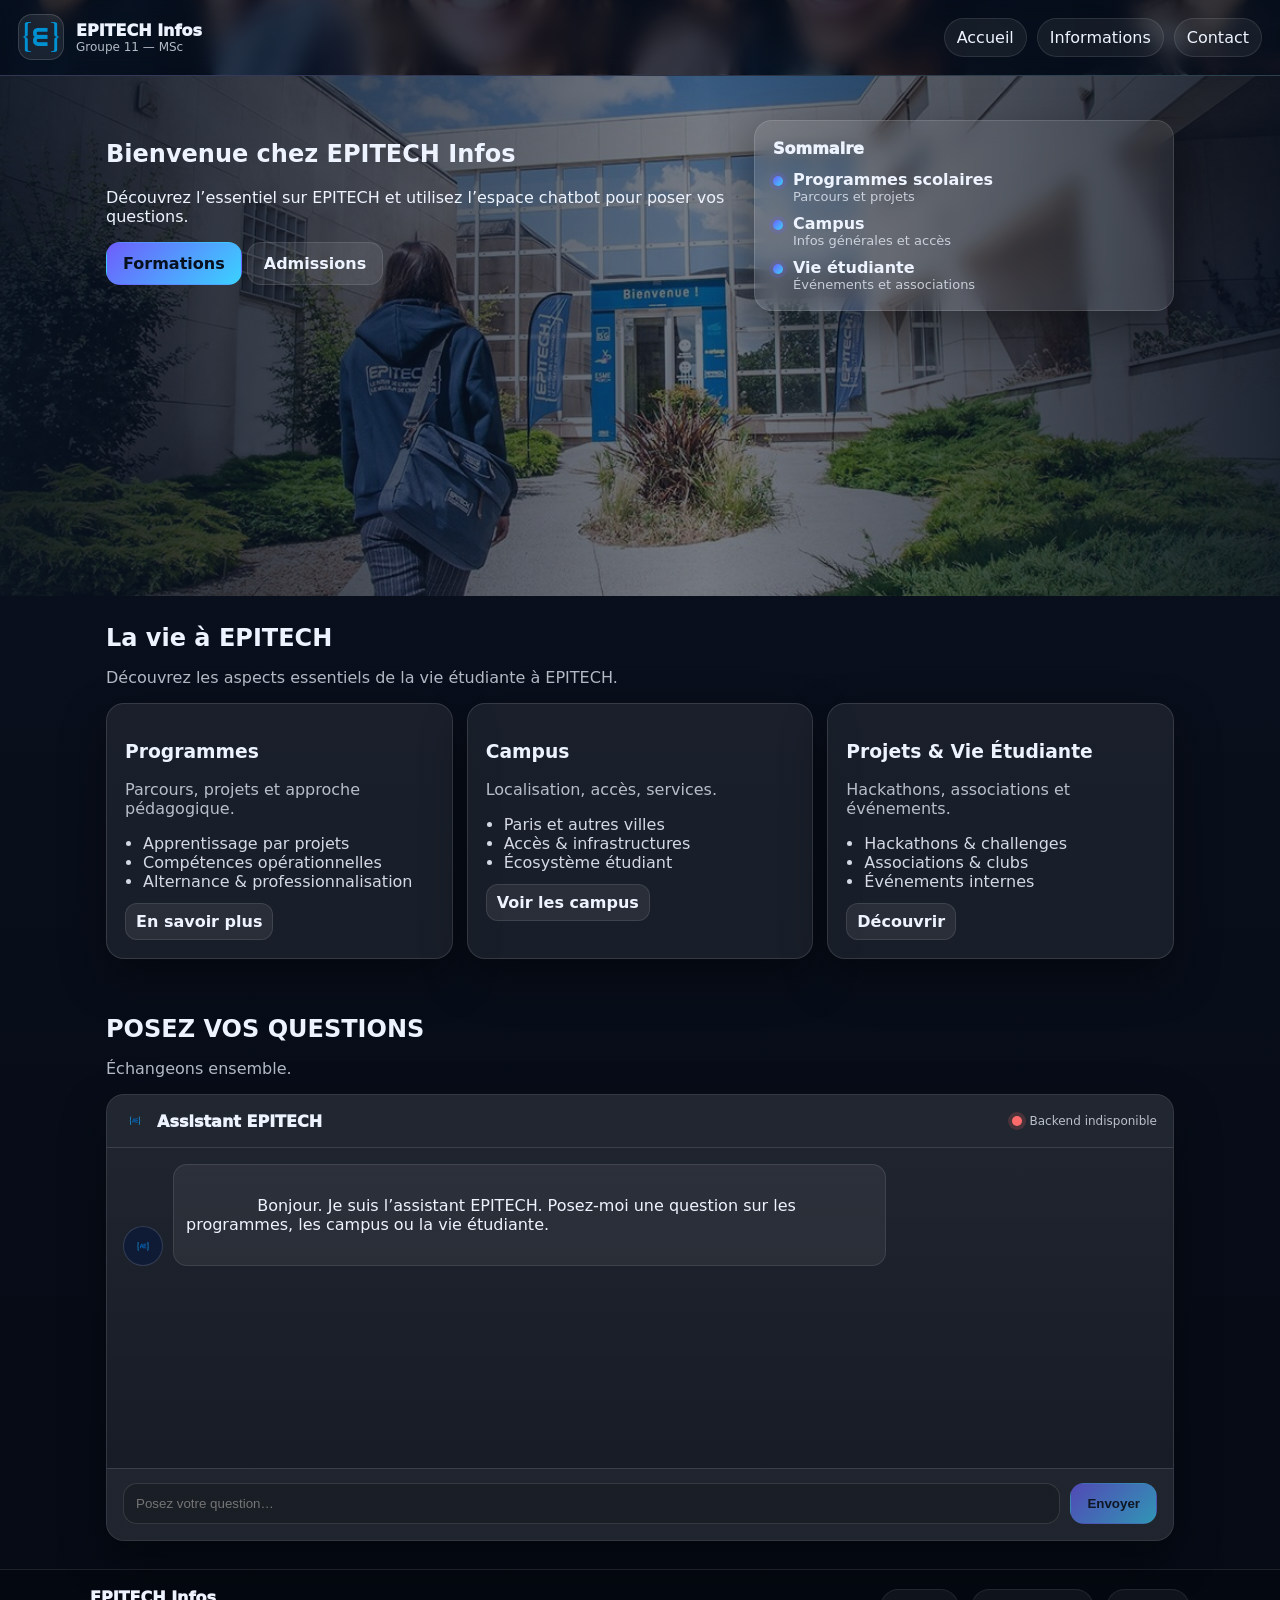
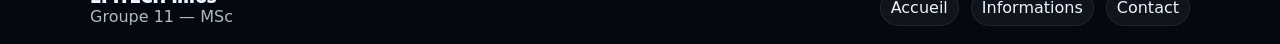
==== frontend/index.html @ cdb78b06 "init" ====
<!doctype html>
<html lang="fr">
<head>
  <meta charset="utf-8" />
  <meta name="viewport" content="width=device-width, initial-scale=1" />
  <title>EPITECH Infos</title>
  <meta name="description" content="Vitrine EPITECH Infos avec un espace dédié à l'intégration d'un chatbot IA." />
  <link rel="stylesheet" href="styles.css" />
</head>
<body>

  <!-- HEADER avec images défilantes -->
  <header class="header" aria-label="En-tête">
    <div class="header-bg" aria-hidden="true">
      <div class="header-bg-slide active" style="background-image:url('images/image1.avif');"></div>
      <div class="header-bg-slide" style="background-image:url('images/image2.avif');"></div>
      <div class="header-bg-slide" style="background-image:url('images/image3.webp');"></div>
    </div>
    <div class="header-overlay" aria-hidden="true"></div>

    <div class="header-inner">
      <div class="brand">
        <div class="logo">
          <img src="images/logo-epitech.png" alt="Logo EPITECH" />
        </div>

        <div class="brand-text">
          <div class="brand-title">EPITECH Infos</div>
          <div class="brand-subtitle">Groupe 11 — MSc</div>
        </div>
      </div>

      <nav class="nav" aria-label="Navigation principale">
        <a href="#sections">Accueil</a>
        <a href="#chat">Informations</a>
        <a href="#footer">Contact</a>
      </nav>
    </div>
  </header>

  <main>

    <!-- HERO avec images défilantes -->
    <section class="hero" aria-label="Bannière principale">
      <div class="hero-bg" aria-hidden="true">
        <div class="hero-bg-slide active" style="background-image:url('images/image4.jpg');"></div>
        <div class="hero-bg-slide" style="background-image:url('images/image1.avif');"></div>
        <div class="hero-bg-slide" style="background-image:url('images/image2.avif');"></div>
      </div>
      <div class="hero-overlay" aria-hidden="true"></div>

      <div class="hero-inner">
        <div class="hero-content">
          <h1>Bienvenue chez EPITECH Infos</h1>
          <p class="hero-text">
            Découvrez l’essentiel sur EPITECH et utilisez l’espace chatbot pour poser vos questions.
          </p>

          <div class="hero-actions">
            <a class="btn btn-primary" href="#chat">Formations</a>
            <a class="btn btn-ghost" href="#sections">Admissions</a>
          </div>
        </div>

        <aside class="hero-panel" aria-label="Aperçu rapide">
          <div class="panel-card">
            <div class="panel-title">Sommaire</div>

            <div class="panel-list">
              <div class="panel-item">
                <span class="dot" aria-hidden="true"></span>
                <div>
                  <div class="panel-item-title">Programmes scolaires</div>
                  <div class="panel-item-sub">Parcours et projets</div>
                </div>
              </div>

              <div class="panel-item">
                <span class="dot" aria-hidden="true"></span>
                <div>
                  <div class="panel-item-title">Campus</div>
                  <div class="panel-item-sub">Infos générales et accès</div>
                </div>
              </div>

              <div class="panel-item">
                <span class="dot" aria-hidden="true"></span>
                <div>
                  <div class="panel-item-title">Vie étudiante</div>
                  <div class="panel-item-sub">Événements et associations</div>
                </div>
              </div>
            </div>

          </div>
        </aside>
      </div>
    </section>

    <!-- SECTIONS programmes-->
    <section id="sections" class="container" aria-label="Accueil — sections vitrine">
      <header class="section-head">
        <h2>La vie à EPITECH</h2>
        <p class="muted">Découvrez les aspects essentiels de la vie étudiante à EPITECH.</p>
      </header>

      <div class="grid">
        <article class="card">
          <h3>Programmes</h3>
          <p class="muted">Parcours, projets et approche pédagogique.</p>
          <ul class="list">
            <li>Apprentissage par projets</li>
            <li>Compétences opérationnelles</li>
            <li>Alternance & professionnalisation</li>
          </ul>
          <a class="card-link" href="#">En savoir plus</a>
        </article>

        <article class="card">
          <h3>Campus</h3>
          <p class="muted">Localisation, accès, services.</p>
          <ul class="list">
            <li>Paris et autres villes</li>
            <li>Accès & infrastructures</li>
            <li>Écosystème étudiant</li>
          </ul>
          <a class="card-link" href="#">Voir les campus</a>
        </article>

        <article class="card">
          <h3>Projets & Vie Étudiante</h3>
          <p class="muted">Hackathons, associations et événements.</p>
          <ul class="list">
            <li>Hackathons & challenges</li>
            <li>Associations & clubs</li>
            <li>Événements internes</li>
          </ul>
          <a class="card-link" href="#">Découvrir</a>
        </article>
      </div>
    </section>

    <!-- CHATBOT -->
    <section id="chat" class="container" aria-label="Informations — chatbot">
      <header class="section-head">
        <h2>POSEZ VOS QUESTIONS</h2>
        <p class="muted">Échangeons ensemble.</p>
      </header>

      <div class="chat-shell card">
        <div class="chat-header">
          <div class="chat-title">
            <img src="images/logo-AE.png" alt="AE" class="chat-logo" />
            Assistant EPITECH
          </div>
          <div class="chat-meta">
            <span class="chat-dot offline" aria-hidden="true"></span>
            <span class="chat-status" id="chat-status">Hors ligne</span>
          </div>
        </div>

        <div class="chat-window" aria-label="Conversation" aria-live="polite">
          <div class="msg msg-bot">
            <div class="avatar">
              <img src="images/logo-AE.png" alt="Assistant EPITECH" />
            </div>
            <div class="bubble">
              Bonjour. Je suis l’assistant EPITECH. Posez-moi une question sur les programmes, les campus ou la vie étudiante.
            </div>
          </div>
        </div>

        <form class="chat-form" aria-label="Saisie">
          <input id="chat-input" type="text" placeholder="Posez votre question…" autocomplete="off" required />
          <button id="chat-submit" class="btn btn-primary" type="submit" disabled>Envoyer</button>
        </form>
      </div>
    </section>

  </main>

  <!-- pieds de page -->
  <footer id="footer" class="footer">
    <div class="footer-content">
      <div>
        <div class="footer-title">EPITECH Infos</div>
        <div class="muted">Groupe 11 — MSc</div>
      </div>
      <div class="footer-links">
        <a href="#sections">Accueil</a>
        <a href="#chat">Informations</a>
        <a href="#footer">Contact</a>
      </div>
    </div>
  </footer>

  <script src="app.js"></script>
</body>
</html>
---- frontend/styles.css ----
:root{
  --bg:#0b1220;
  --card: rgba(255,255,255,.07);
  --text:#eef4ff;
  --muted: rgba(238,244,255,.75);
  --border: rgba(255,255,255,.12);
  --primary:#6d5efc;
  --primary2:#3bd2ff;
  --accent:#27c08a;
  --shadow: 0 18px 45px rgba(0,0,0,.40);
  --radius:18px;
}

*{ box-sizing:border-box; }
html{ scroll-behavior:smooth; }

body{
  margin:0;
  font-family: system-ui, -apple-system, Segoe UI, Roboto, Arial, sans-serif;
  color: var(--text);
  background:
    radial-gradient(1100px 520px at 18% 10%, rgba(109,94,252,.22) 0%, transparent 60%),
    radial-gradient(900px 520px at 90% 0%, rgba(59,210,255,.16) 0%, transparent 55%),
    linear-gradient(180deg, var(--bg) 0%, #050a14 100%);
}

a{ color:inherit; text-decoration:none; }
.container{ max-width:1100px; margin:0 auto; padding: 28px 16px; }
.section-head h2{ margin:0 0 6px 0; }
.muted{ color: var(--muted); }

/* Boutons */
.btn{
  display:inline-flex;
  align-items:center;
  justify-content:center;
  padding: 11px 16px;
  border-radius: 14px;
  border: 1px solid transparent;
  font-weight: 850;
  transition: transform .15s ease, filter .15s ease;
}
.btn:hover{ transform: translateY(-1px); filter: brightness(1.05); }
.btn:disabled{ opacity:.65; cursor:not-allowed; transform:none; }

.btn-primary{
  color:#07101f;
  background: linear-gradient(135deg, var(--primary), var(--primary2));
}
.btn-ghost{
  background: rgba(255,255,255,.08);
  border-color: rgba(255,255,255,.10);
}

/* =========================
   HEADER + slider
========================= */
.header{
  position: sticky;
  top:0;
  z-index: 50;
  overflow:hidden;
  border-bottom: 1px solid var(--border);
  min-height: 76px;
}

.header-inner{
  position: relative;
  z-index: 2;
  display:flex;
  align-items:center;
  justify-content: space-between;
  padding: 14px 18px;
  backdrop-filter: blur(10px);
}

.header-bg{ position:absolute; inset:0; z-index:0; }

.header-bg-slide{
  position:absolute;
  inset:0;
  background-size: cover;
  background-position:center;
  background-repeat: no-repeat;
  opacity:0;
  transition: opacity 900ms ease;
}

.header-bg-slide.active{ opacity:1; }

.header-overlay{
  position:absolute;
  inset:0;
  z-index:1;
  background: rgba(7,16,31,.78);
}

.brand{ display:flex; align-items:center; gap:12px; }

.logo{
  width:46px;
  height:46px;
  border-radius:14px;
  display:flex;
  align-items:center;
  justify-content:center;
  overflow:hidden;
  background: rgba(255,255,255,.08);
  border: 1px solid rgba(255,255,255,.14);
}

.logo img{
  width: 86%;
  height: 86%;
  object-fit: contain;
  display:block;
}

.brand-title{ font-weight: 950; }
.brand-subtitle{ font-size:12px; color: var(--muted); }

.nav{ display:flex; gap:10px; flex-wrap:wrap; }
.nav a{
  padding: 9px 12px;
  border-radius: 999px;
  background: rgba(255,255,255,.06);
  border: 1px solid rgba(255,255,255,.10);
}
.nav a:hover{ background: rgba(255,255,255,.10); }

/* =========================
   HERO + slider
========================= */
.hero{ position: relative; min-height: 520px; overflow:hidden; }

.hero-bg{ position:absolute; inset:0; z-index:0; }

.hero-bg-slide{
  position:absolute; inset:0;
  background-size: cover;
  background-position:center;
  background-repeat: no-repeat;
  opacity:0;
  transform: scale(1.06);
  transition: opacity 1000ms ease, transform 4500ms ease;
}

.hero-bg-slide.active{
  opacity:1;
  transform: scale(1.02);
}

.hero-overlay{
  position:absolute; inset:0; z-index:1;
  background: linear-gradient(90deg, rgba(7,16,31,.92) 0%, rgba(7,16,31,.55) 55%, rgba(7,16,31,.90) 100%);
}

.hero-inner{
  position: relative; z-index:2;
  max-width:1100px;
  margin: 0 auto;
  padding: 44px 16px;
  display:grid;
  grid-template-columns: 1.2fr .8fr;
  gap: 18px;
}

/* Panel */
.panel-card{
  width:100%;
  max-width: 430px;
  padding: 18px;
  border-radius: var(--radius);
  background: rgba(255,255,255,.08);
  border: 1px solid rgba(255,255,255,.12);
  box-shadow: var(--shadow);
  backdrop-filter: blur(10px);
}
.panel-title{ font-weight: 950; margin-bottom: 12px; }
.panel-list{ display:flex; flex-direction:column; gap: 10px; }
.panel-item{ display:flex; gap: 10px; align-items:flex-start; }
.dot{
  width:10px; height:10px; border-radius:999px; margin-top:6px;
  background: linear-gradient(135deg, var(--primary), var(--primary2));
  box-shadow: 0 0 0 4px rgba(109,94,252,.18);
}
.panel-item-title{ font-weight: 850; }
.panel-item-sub{ color: var(--muted); font-size:13px; }

/* Cards */
.grid{
  display:grid;
  grid-template-columns: repeat(3, minmax(0, 1fr));
  gap: 14px;
  margin-top: 14px;
}
.card{
  border-radius: var(--radius);
  background: var(--card);
  border: 1px solid rgba(255,255,255,.12);
  box-shadow: var(--shadow);
  padding: 18px;
}
.list{ margin:0; padding-left: 18px; color: rgba(238,244,255,.88); }
.card-link{
  display:inline-block;
  margin-top: 12px;
  font-weight: 850;
  padding: 8px 10px;
  border-radius: 12px;
  background: rgba(255,255,255,.07);
  border: 1px solid rgba(255,255,255,.10);
}
.card-link:hover{ background: rgba(255,255,255,.10); }

/* Chat */
.chat-shell{ padding:0; overflow:hidden; }
.chat-header{
  display:flex;
  align-items:center;
  justify-content: space-between;
  padding: 14px 16px;
  border-bottom: 1px solid rgba(255,255,255,.12);
  background: rgba(255,255,255,.04);
}
.chat-title{ display:flex; align-items:center; gap: 10px; font-weight: 950; }

.chat-logo{
  width:24px;
  height:24px;
  object-fit:contain;
  display:block;
}

.chat-meta{
  display:flex;
  align-items:center;
  gap:8px;
  font-size: 12px;
  color: var(--muted);
}

.chat-dot{
  width:10px; height:10px; border-radius:999px;
  background: var(--accent);
  box-shadow: 0 0 0 4px rgba(39,192,138,.18);
}
.chat-dot.offline{
  background: #ff6b6b;
  box-shadow: 0 0 0 4px rgba(255,107,107,.18);
}
.chat-status{ font-size: 12px; color: var(--muted); }

.chat-window{
  min-height: 320px;
  padding: 16px;
  display:flex;
  flex-direction: column;
  gap: 12px;
  background: linear-gradient(180deg, rgba(255,255,255,.03) 0%, transparent 100%);
}
.msg{ display:flex; gap:10px; align-items:flex-end; }
.msg-user{ justify-content:flex-end; }
.avatar{
  width:40px;
  height:40px;
  border-radius:50%;
  background:#0f1a35;
  border:1px solid rgba(255,255,255,0.15);
  display:flex;
  align-items:center;
  justify-content:center;
  overflow:hidden;
}
.avatar img{
  width:70%;
  height:70%;
  object-fit:contain;
  display:block;
}
.avatar.user{
  background:#1a2445;
}

.bubble{
  max-width: 70ch;
  padding: 12px 12px;
  border-radius: 14px;
  border: 1px solid rgba(255,255,255,.10);
  background: rgba(255,255,255,.06);
  white-space: pre-wrap;
}
.msg-user .bubble{
  background: rgba(59,210,255,.12);
  border-color: rgba(59,210,255,.22);
}
.chat-form{
  display:flex;
  gap:10px;
  padding: 14px 16px 16px 16px;
  border-top: 1px solid rgba(255,255,255,.12);
  background: rgba(255,255,255,.04);
}
.chat-form input{
  flex:1;
  padding: 12px;
  border-radius: 14px;
  border: 1px solid rgba(255,255,255,.12);
  background: rgba(0,0,0,.18);
  color: var(--text);
}

/* Footer */
.footer{
  border-top: 1px solid rgba(255,255,255,.10);
  padding: 18px 16px;
  background: rgba(0,0,0,.22);
}
.footer-content{
  max-width:1100px;
  margin:0 auto;
  display:flex;
  justify-content: space-between;
  gap: 14px;
  align-items:center;
}
.footer-title{ font-weight: 950; }
.footer-links{ display:flex; gap:12px; flex-wrap:wrap; }
.footer-links a{
  padding: 8px 10px;
  border-radius: 999px;
  background: rgba(255,255,255,.05);
  border: 1px solid rgba(255,255,255,.08);
}

@media (max-width: 980px){
  .hero-inner{ grid-template-columns: 1fr; }
  .grid{ grid-template-columns: 1fr; }
  .panel-card{ max-width: none; }
}
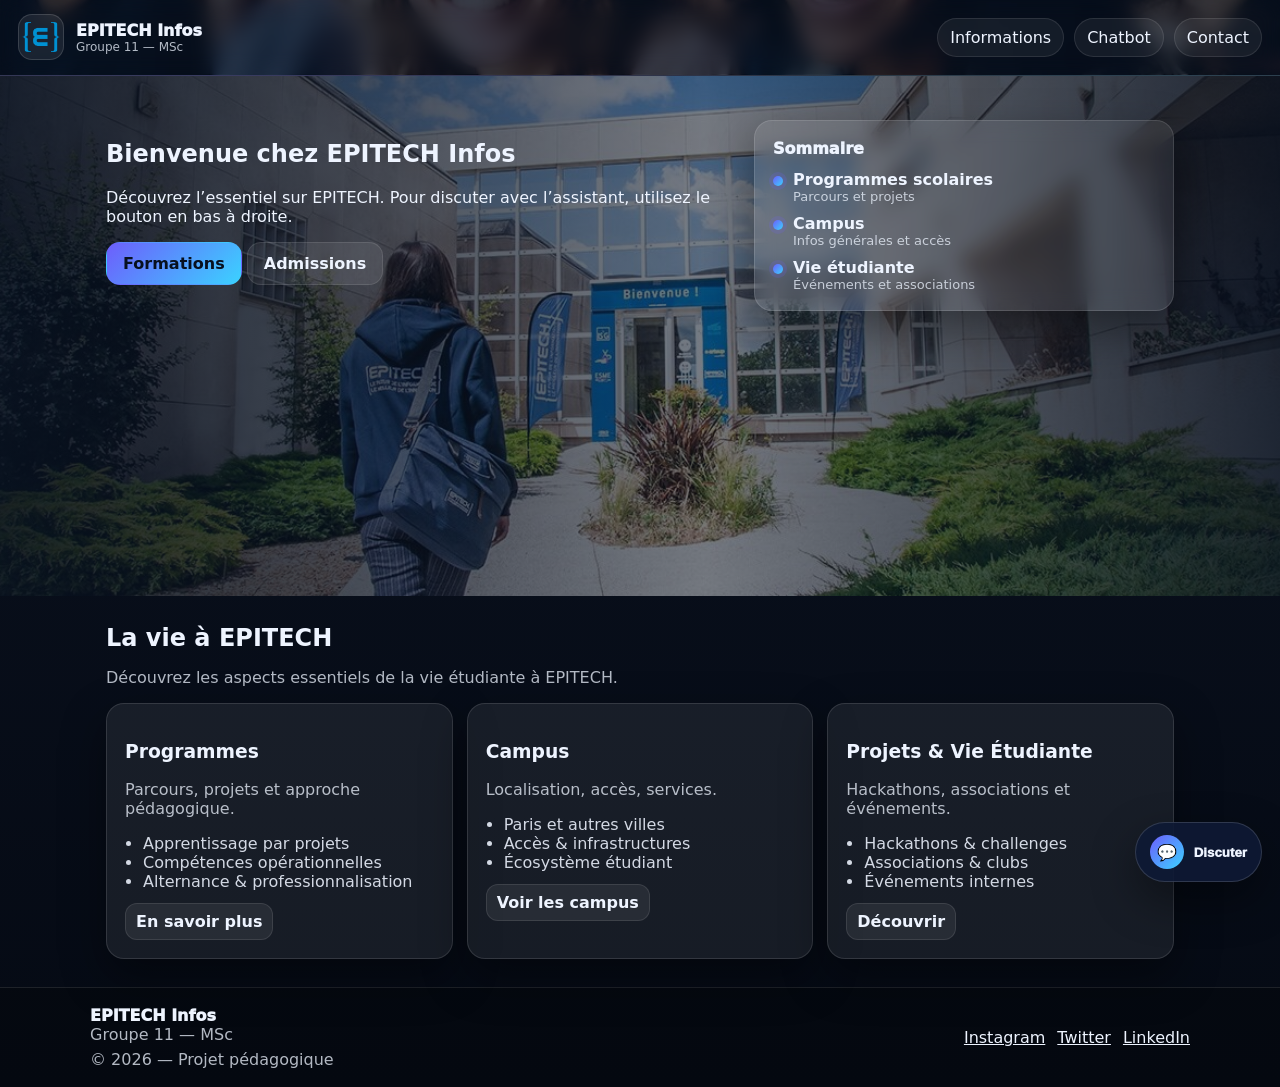
==== commit 1718e162: "integration w/ latest front" ====
--- a/frontend/index.html
+++ b/frontend/index.html
@@ -1,199 +1,196 @@
-<!doctype html>
-<html lang="fr">
-<head>
-  <meta charset="utf-8" />
-  <meta name="viewport" content="width=device-width, initial-scale=1" />
-  <title>EPITECH Infos</title>
-  <meta name="description" content="Vitrine EPITECH Infos avec un espace dédié à l'intégration d'un chatbot IA." />
-  <link rel="stylesheet" href="styles.css" />
-</head>
-<body>
-
-  <!-- HEADER avec images défilantes -->
-  <header class="header" aria-label="En-tête">
-    <div class="header-bg" aria-hidden="true">
-      <div class="header-bg-slide active" style="background-image:url('images/image1.avif');"></div>
-      <div class="header-bg-slide" style="background-image:url('images/image2.avif');"></div>
-      <div class="header-bg-slide" style="background-image:url('images/image3.webp');"></div>
-    </div>
-    <div class="header-overlay" aria-hidden="true"></div>
-
-    <div class="header-inner">
-      <div class="brand">
-        <div class="logo">
-          <img src="images/logo-epitech.png" alt="Logo EPITECH" />
-        </div>
-
-        <div class="brand-text">
-          <div class="brand-title">EPITECH Infos</div>
-          <div class="brand-subtitle">Groupe 11 — MSc</div>
-        </div>
-      </div>
-
-      <nav class="nav" aria-label="Navigation principale">
-        <a href="#sections">Accueil</a>
-        <a href="#chat">Informations</a>
-        <a href="#footer">Contact</a>
-      </nav>
-    </div>
-  </header>
-
-  <main>
-
-    <!-- HERO avec images défilantes -->
-    <section class="hero" aria-label="Bannière principale">
-      <div class="hero-bg" aria-hidden="true">
-        <div class="hero-bg-slide active" style="background-image:url('images/image4.jpg');"></div>
-        <div class="hero-bg-slide" style="background-image:url('images/image1.avif');"></div>
-        <div class="hero-bg-slide" style="background-image:url('images/image2.avif');"></div>
-      </div>
-      <div class="hero-overlay" aria-hidden="true"></div>
-
-      <div class="hero-inner">
-        <div class="hero-content">
-          <h1>Bienvenue chez EPITECH Infos</h1>
-          <p class="hero-text">
-            Découvrez l’essentiel sur EPITECH et utilisez l’espace chatbot pour poser vos questions.
-          </p>
-
-          <div class="hero-actions">
-            <a class="btn btn-primary" href="#chat">Formations</a>
-            <a class="btn btn-ghost" href="#sections">Admissions</a>
-          </div>
-        </div>
-
-        <aside class="hero-panel" aria-label="Aperçu rapide">
-          <div class="panel-card">
-            <div class="panel-title">Sommaire</div>
-
-            <div class="panel-list">
-              <div class="panel-item">
-                <span class="dot" aria-hidden="true"></span>
-                <div>
-                  <div class="panel-item-title">Programmes scolaires</div>
-                  <div class="panel-item-sub">Parcours et projets</div>
-                </div>
-              </div>
-
-              <div class="panel-item">
-                <span class="dot" aria-hidden="true"></span>
-                <div>
-                  <div class="panel-item-title">Campus</div>
-                  <div class="panel-item-sub">Infos générales et accès</div>
-                </div>
-              </div>
-
-              <div class="panel-item">
-                <span class="dot" aria-hidden="true"></span>
-                <div>
-                  <div class="panel-item-title">Vie étudiante</div>
-                  <div class="panel-item-sub">Événements et associations</div>
-                </div>
-              </div>
-            </div>
-
-          </div>
-        </aside>
-      </div>
-    </section>
-
-    <!-- SECTIONS programmes-->
-    <section id="sections" class="container" aria-label="Accueil — sections vitrine">
-      <header class="section-head">
-        <h2>La vie à EPITECH</h2>
-        <p class="muted">Découvrez les aspects essentiels de la vie étudiante à EPITECH.</p>
-      </header>
-
-      <div class="grid">
-        <article class="card">
-          <h3>Programmes</h3>
-          <p class="muted">Parcours, projets et approche pédagogique.</p>
-          <ul class="list">
-            <li>Apprentissage par projets</li>
-            <li>Compétences opérationnelles</li>
-            <li>Alternance & professionnalisation</li>
-          </ul>
-          <a class="card-link" href="#">En savoir plus</a>
-        </article>
-
-        <article class="card">
-          <h3>Campus</h3>
-          <p class="muted">Localisation, accès, services.</p>
-          <ul class="list">
-            <li>Paris et autres villes</li>
-            <li>Accès & infrastructures</li>
-            <li>Écosystème étudiant</li>
-          </ul>
-          <a class="card-link" href="#">Voir les campus</a>
-        </article>
-
-        <article class="card">
-          <h3>Projets & Vie Étudiante</h3>
-          <p class="muted">Hackathons, associations et événements.</p>
-          <ul class="list">
-            <li>Hackathons & challenges</li>
-            <li>Associations & clubs</li>
-            <li>Événements internes</li>
-          </ul>
-          <a class="card-link" href="#">Découvrir</a>
-        </article>
-      </div>
-    </section>
-
-    <!-- CHATBOT -->
-    <section id="chat" class="container" aria-label="Informations — chatbot">
-      <header class="section-head">
-        <h2>POSEZ VOS QUESTIONS</h2>
-        <p class="muted">Échangeons ensemble.</p>
-      </header>
-
-      <div class="chat-shell card">
-        <div class="chat-header">
-          <div class="chat-title">
-            <img src="images/logo-AE.png" alt="AE" class="chat-logo" />
-            Assistant EPITECH
-          </div>
-          <div class="chat-meta">
-            <span class="chat-dot offline" aria-hidden="true"></span>
-            <span class="chat-status" id="chat-status">Hors ligne</span>
+<!doctype html>
+<html lang="fr">
+<head>
+  <meta charset="utf-8" />
+  <meta name="viewport" content="width=device-width, initial-scale=1" />
+  <title>EPITECH Infos</title>
+  <meta name="description" content="Vitrine EPITECH Infos avec un espace dédié à l'intégration d'un chatbot IA." />
+  <link rel="stylesheet" href="styles.css" />
+</head>
+<body>
+
+  <!-- en-tête avec images défilantes -->
+  <header class="header" aria-label="En-tête">
+    <div class="header-bg" aria-hidden="true">
+      <div class="header-bg-slide active" style="background-image:url('images/image1.avif');"></div>
+      <div class="header-bg-slide" style="background-image:url('images/image2.avif');"></div>
+      <div class="header-bg-slide" style="background-image:url('images/image3.webp');"></div>
+    </div>
+    <div class="header-overlay" aria-hidden="true"></div>
+
+    <div class="header-inner">
+      <div class="brand">
+        <div class="logo">
+          <img src="images/logo-epitech.png" alt="Logo EPITECH" />
+        </div>
+
+        <div class="brand-text">
+          <div class="brand-title">EPITECH Infos</div>
+          <div class="brand-subtitle">Groupe 11 — MSc</div>
+        </div>
+      </div>
+
+      <nav class="nav" aria-label="Navigation principale">
+         <a href="#sections">Informations</a>
+         <a href="#chat">Chatbot</a>
+         <a href="#footer">Contact</a>
+      </nav>
+
+    </div>
+  </header>
+
+  <main>
+
+    <!-- Haut du site avec images défilantes -->
+    <section class="hero" aria-label="Bannière principale">
+      <div class="hero-bg" aria-hidden="true">
+        <div class="hero-bg-slide active" style="background-image:url('images/image4.jpg');"></div>
+        <div class="hero-bg-slide" style="background-image:url('images/image1.avif');"></div>
+        <div class="hero-bg-slide" style="background-image:url('images/image2.avif');"></div>
+      </div>
+      <div class="hero-overlay" aria-hidden="true"></div>
+
+      <div class="hero-inner">
+        <div class="hero-content">
+          <h1>Bienvenue chez EPITECH Infos</h1>
+          <p class="hero-text">
+            Découvrez l’essentiel sur EPITECH. Pour discuter avec l’assistant, utilisez le bouton en bas à droite.
+          </p>
+
+          <div class="hero-actions">
+            <!-- boutons de navigation -->
+            <a class="btn btn-primary" href="#sections">Formations</a>
+            <a class="btn btn-ghost" href="#sections">Admissions</a>
           </div>
         </div>
 
-        <div class="chat-window" aria-label="Conversation" aria-live="polite">
-          <div class="msg msg-bot">
-            <div class="avatar">
-              <img src="images/logo-AE.png" alt="Assistant EPITECH" />
+        <aside class="hero-panel" aria-label="Aperçu rapide">
+          <div class="panel-card">
+            <div class="panel-title">Sommaire</div>
+
+            <div class="panel-list">
+              <div class="panel-item">
+                <span class="dot" aria-hidden="true"></span>
+                <div>
+                  <div class="panel-item-title">Programmes scolaires</div>
+                  <div class="panel-item-sub">Parcours et projets</div>
+                </div>
+              </div>
+
+              <div class="panel-item">
+                <span class="dot" aria-hidden="true"></span>
+                <div>
+                  <div class="panel-item-title">Campus</div>
+                  <div class="panel-item-sub">Infos générales et accès</div>
+                </div>
+              </div>
+
+              <div class="panel-item">
+                <span class="dot" aria-hidden="true"></span>
+                <div>
+                  <div class="panel-item-title">Vie étudiante</div>
+                  <div class="panel-item-sub">Événements et associations</div>
+                </div>
+              </div>
             </div>
-            <div class="bubble">
-              Bonjour. Je suis l’assistant EPITECH. Posez-moi une question sur les programmes, les campus ou la vie étudiante.
-            </div>
+
           </div>
-        </div>
-
-        <form class="chat-form" aria-label="Saisie">
-          <input id="chat-input" type="text" placeholder="Posez votre question…" autocomplete="off" required />
-          <button id="chat-submit" class="btn btn-primary" type="submit" disabled>Envoyer</button>
-        </form>
+        </aside>
       </div>
     </section>
-
-  </main>
-
-  <!-- pieds de page -->
-  <footer id="footer" class="footer">
-    <div class="footer-content">
-      <div>
-        <div class="footer-title">EPITECH Infos</div>
-        <div class="muted">Groupe 11 — MSc</div>
-      </div>
-      <div class="footer-links">
-        <a href="#sections">Accueil</a>
-        <a href="#chat">Informations</a>
-        <a href="#footer">Contact</a>
-      </div>
-    </div>
-  </footer>
-
-  <script src="app.js"></script>
-</body>
-</html>
+
+    <!-- blocs de segmentation -->
+    <section id="sections" class="container" aria-label="Informations — sections vitrine">
+      <header class="section-head">
+        <h2>La vie à EPITECH</h2>
+        <p class="muted">Découvrez les aspects essentiels de la vie étudiante à EPITECH.</p>
+      </header>
+
+      <div class="grid">
+        <article class="card">
+          <h3>Programmes</h3>
+          <p class="muted">Parcours, projets et approche pédagogique.</p>
+          <ul class="list">
+            <li>Apprentissage par projets</li>
+            <li>Compétences opérationnelles</li>
+            <li>Alternance & professionnalisation</li>
+          </ul>
+          <a class="card-link" href="#">En savoir plus</a>
+        </article>
+
+        <article class="card">
+          <h3>Campus</h3>
+          <p class="muted">Localisation, accès, services.</p>
+          <ul class="list">
+            <li>Paris et autres villes</li>
+            <li>Accès & infrastructures</li>
+            <li>Écosystème étudiant</li>
+          </ul>
+          <a class="card-link" href="#">Voir les campus</a>
+        </article>
+
+        <article class="card">
+          <h3>Projets & Vie Étudiante</h3>
+          <p class="muted">Hackathons, associations et événements.</p>
+          <ul class="list">
+            <li>Hackathons & challenges</li>
+            <li>Associations & clubs</li>
+            <li>Événements internes</li>
+          </ul>
+          <a class="card-link" href="#">Découvrir</a>
+        </article>
+      </div>
+    </section>
+
+  </main>
+
+  <!-- pieds de page -->
+  <footer id="footer" class="footer">
+    <div class="footer-content">
+      <div>
+        <div class="footer-title">EPITECH Infos</div>
+        <div class="muted">Groupe 11 — MSc</div>
+        <div class="muted" style="margin-top:6px;">© 2026 — Projet pédagogique</div>
+      </div>
+
+      <div class="footer-links">
+        <a href="javascript:void(0)" target="_blank" rel="noopener noreferrer">Instagram</a>
+        <a href="javascript:void(0)" target="_blank" rel="noopener noreferrer">Twitter</a>
+        <a href="javascript:void(0)" target="_blank" rel="noopener noreferrer">LinkedIn</a>
+      </div>
+    </div>
+  </footer>
+
+  <!-- ===== Bouton flottant Chatbot + popup chatbot ===== -->
+  <button class="chat-fab" id="open-chat" type="button" aria-haspopup="dialog" aria-controls="chat-widget">
+    <span class="chat-fab-icon" aria-hidden="true">💬</span>
+    <span class="chat-fab-text">Discuter</span>
+  </button>
+
+  <div class="chat-widget" id="chat-widget" role="dialog" aria-modal="true" aria-hidden="true" aria-label="Assistant EPITECH">
+    <div class="chat-widget-head">
+      <div class="chat-widget-title">
+        <img src="images/logo-AE.png" alt="AE" class="chat-logo" />
+        Assistant EPITECH
+      </div>
+      <button class="chat-widget-close" id="close-chat" type="button" aria-label="Fermer">✕</button>
+    </div>
+
+    <div class="chat-widget-body" id="chat-widget-body" aria-label="Conversation">
+      <div class="msg msg-bot">
+        <div class="avatar">
+          <img src="images/logo-AE.png" alt="Assistant EPITECH" />
+        </div>
+        <div class="bubble">Bonjour. Je suis l’assistant EPITECH. Posez-moi une question.</div>
+      </div>
+    </div>
+
+    <form class="chat-widget-form" id="chat-widget-form">
+      <input id="chat-input" type="text" placeholder="Écrivez votre question..." autocomplete="off" />
+      <button class="btn btn-primary" type="submit">Envoyer</button>
+    </form>
+  </div>
+
+  <script src="app.js"></script>
+</body>
+</html>
--- a/frontend/styles.css
+++ b/frontend/styles.css
@@ -1,228 +1,358 @@
-:root{
-  --bg:#0b1220;
-  --card: rgba(255,255,255,.07);
-  --text:#eef4ff;
-  --muted: rgba(238,244,255,.75);
-  --border: rgba(255,255,255,.12);
-  --primary:#6d5efc;
-  --primary2:#3bd2ff;
-  --accent:#27c08a;
-  --shadow: 0 18px 45px rgba(0,0,0,.40);
-  --radius:18px;
-}
-
-*{ box-sizing:border-box; }
-html{ scroll-behavior:smooth; }
-
-body{
-  margin:0;
-  font-family: system-ui, -apple-system, Segoe UI, Roboto, Arial, sans-serif;
-  color: var(--text);
-  background:
-    radial-gradient(1100px 520px at 18% 10%, rgba(109,94,252,.22) 0%, transparent 60%),
-    radial-gradient(900px 520px at 90% 0%, rgba(59,210,255,.16) 0%, transparent 55%),
-    linear-gradient(180deg, var(--bg) 0%, #050a14 100%);
-}
-
-a{ color:inherit; text-decoration:none; }
-.container{ max-width:1100px; margin:0 auto; padding: 28px 16px; }
-.section-head h2{ margin:0 0 6px 0; }
-.muted{ color: var(--muted); }
-
-/* Boutons */
-.btn{
-  display:inline-flex;
-  align-items:center;
-  justify-content:center;
-  padding: 11px 16px;
-  border-radius: 14px;
-  border: 1px solid transparent;
-  font-weight: 850;
-  transition: transform .15s ease, filter .15s ease;
-}
-.btn:hover{ transform: translateY(-1px); filter: brightness(1.05); }
-.btn:disabled{ opacity:.65; cursor:not-allowed; transform:none; }
-
-.btn-primary{
-  color:#07101f;
-  background: linear-gradient(135deg, var(--primary), var(--primary2));
-}
-.btn-ghost{
-  background: rgba(255,255,255,.08);
-  border-color: rgba(255,255,255,.10);
-}
-
-/* =========================
-   HEADER + slider
-========================= */
-.header{
-  position: sticky;
-  top:0;
-  z-index: 50;
-  overflow:hidden;
-  border-bottom: 1px solid var(--border);
-  min-height: 76px;
-}
-
-.header-inner{
-  position: relative;
-  z-index: 2;
-  display:flex;
-  align-items:center;
-  justify-content: space-between;
-  padding: 14px 18px;
-  backdrop-filter: blur(10px);
-}
-
-.header-bg{ position:absolute; inset:0; z-index:0; }
-
-.header-bg-slide{
-  position:absolute;
-  inset:0;
-  background-size: cover;
-  background-position:center;
-  background-repeat: no-repeat;
-  opacity:0;
-  transition: opacity 900ms ease;
-}
-
-.header-bg-slide.active{ opacity:1; }
-
-.header-overlay{
-  position:absolute;
-  inset:0;
-  z-index:1;
-  background: rgba(7,16,31,.78);
-}
-
-.brand{ display:flex; align-items:center; gap:12px; }
-
-.logo{
-  width:46px;
-  height:46px;
-  border-radius:14px;
-  display:flex;
-  align-items:center;
-  justify-content:center;
-  overflow:hidden;
-  background: rgba(255,255,255,.08);
-  border: 1px solid rgba(255,255,255,.14);
-}
-
-.logo img{
-  width: 86%;
-  height: 86%;
-  object-fit: contain;
-  display:block;
-}
-
-.brand-title{ font-weight: 950; }
-.brand-subtitle{ font-size:12px; color: var(--muted); }
-
-.nav{ display:flex; gap:10px; flex-wrap:wrap; }
-.nav a{
-  padding: 9px 12px;
-  border-radius: 999px;
-  background: rgba(255,255,255,.06);
-  border: 1px solid rgba(255,255,255,.10);
-}
-.nav a:hover{ background: rgba(255,255,255,.10); }
-
-/* =========================
-   HERO + slider
-========================= */
-.hero{ position: relative; min-height: 520px; overflow:hidden; }
-
-.hero-bg{ position:absolute; inset:0; z-index:0; }
-
-.hero-bg-slide{
-  position:absolute; inset:0;
-  background-size: cover;
-  background-position:center;
-  background-repeat: no-repeat;
-  opacity:0;
-  transform: scale(1.06);
-  transition: opacity 1000ms ease, transform 4500ms ease;
-}
-
-.hero-bg-slide.active{
-  opacity:1;
-  transform: scale(1.02);
-}
-
-.hero-overlay{
-  position:absolute; inset:0; z-index:1;
-  background: linear-gradient(90deg, rgba(7,16,31,.92) 0%, rgba(7,16,31,.55) 55%, rgba(7,16,31,.90) 100%);
-}
-
-.hero-inner{
-  position: relative; z-index:2;
-  max-width:1100px;
-  margin: 0 auto;
-  padding: 44px 16px;
-  display:grid;
-  grid-template-columns: 1.2fr .8fr;
-  gap: 18px;
-}
-
-/* Panel */
-.panel-card{
-  width:100%;
-  max-width: 430px;
-  padding: 18px;
-  border-radius: var(--radius);
-  background: rgba(255,255,255,.08);
-  border: 1px solid rgba(255,255,255,.12);
-  box-shadow: var(--shadow);
-  backdrop-filter: blur(10px);
-}
-.panel-title{ font-weight: 950; margin-bottom: 12px; }
-.panel-list{ display:flex; flex-direction:column; gap: 10px; }
-.panel-item{ display:flex; gap: 10px; align-items:flex-start; }
-.dot{
-  width:10px; height:10px; border-radius:999px; margin-top:6px;
-  background: linear-gradient(135deg, var(--primary), var(--primary2));
-  box-shadow: 0 0 0 4px rgba(109,94,252,.18);
-}
-.panel-item-title{ font-weight: 850; }
-.panel-item-sub{ color: var(--muted); font-size:13px; }
-
-/* Cards */
-.grid{
-  display:grid;
-  grid-template-columns: repeat(3, minmax(0, 1fr));
-  gap: 14px;
-  margin-top: 14px;
-}
-.card{
-  border-radius: var(--radius);
-  background: var(--card);
-  border: 1px solid rgba(255,255,255,.12);
-  box-shadow: var(--shadow);
-  padding: 18px;
-}
-.list{ margin:0; padding-left: 18px; color: rgba(238,244,255,.88); }
-.card-link{
-  display:inline-block;
-  margin-top: 12px;
-  font-weight: 850;
-  padding: 8px 10px;
-  border-radius: 12px;
-  background: rgba(255,255,255,.07);
-  border: 1px solid rgba(255,255,255,.10);
-}
-.card-link:hover{ background: rgba(255,255,255,.10); }
-
-/* Chat */
-.chat-shell{ padding:0; overflow:hidden; }
-.chat-header{
-  display:flex;
-  align-items:center;
-  justify-content: space-between;
-  padding: 14px 16px;
-  border-bottom: 1px solid rgba(255,255,255,.12);
-  background: rgba(255,255,255,.04);
-}
+:root{
+  --bg:#0b1220;
+  --card: rgba(255,255,255,.07);
+  --text:#eef4ff;
+  --muted: rgba(238,244,255,.75);
+  --border: rgba(255,255,255,.12);
+  --primary:#6d5efc;
+  --primary2:#3bd2ff;
+  --accent:#27c08a;
+  --shadow: 0 18px 45px rgba(0,0,0,.40);
+  --radius:18px;
+}
+
+*{ box-sizing:border-box; }
+html{ scroll-behavior:smooth; }
+
+body{
+  margin:0;
+  font-family: system-ui, -apple-system, Segoe UI, Roboto, Arial, sans-serif;
+  color: var(--text);
+  background:
+    radial-gradient(1100px 520px at 18% 10%, rgba(109,94,252,.22) 0%, transparent 60%),
+    radial-gradient(900px 520px at 90% 0%, rgba(59,210,255,.16) 0%, transparent 55%),
+    linear-gradient(180deg, var(--bg) 0%, #050a14 100%);
+}
+
+a{ color:inherit; text-decoration:none; }
+.container{ max-width:1100px; margin:0 auto; padding: 28px 16px; }
+.section-head h2{ margin:0 0 6px 0; }
+.muted{ color: var(--muted); }
+
+/* Buttons */
+.btn{
+  display:inline-flex;
+  align-items:center;
+  justify-content:center;
+  padding: 11px 16px;
+  border-radius: 14px;
+  border: 1px solid transparent;
+  font-weight: 850;
+  transition: transform .15s ease, filter .15s ease;
+}
+.btn:hover{ transform: translateY(-1px); filter: brightness(1.05); }
+.btn:disabled{ opacity:.65; cursor:not-allowed; transform:none; }
+
+.btn-primary{
+  color:#07101f;
+  background: linear-gradient(135deg, var(--primary), var(--primary2));
+}
+.btn-ghost{
+  background: rgba(255,255,255,.08);
+  border-color: rgba(255,255,255,.10);
+}
+
+/* =========================
+   en-tête + slider
+========================= */
+.header{
+  position: sticky;
+  top:0;
+  z-index: 50;
+  overflow:hidden;
+  border-bottom: 1px solid var(--border);
+  min-height: 76px;
+}
+
+.header-inner{
+  position: relative;
+  z-index: 2;
+  display:flex;
+  align-items:center;
+  justify-content: space-between;
+  padding: 14px 18px;
+  backdrop-filter: blur(10px);
+}
+
+.header-bg{ position:absolute; inset:0; z-index:0; }
+
+.header-bg-slide{
+  position:absolute;
+  inset:0;
+  background-size: cover;
+  background-position:center;
+  background-repeat: no-repeat;
+  opacity:0;
+  transition: opacity 900ms ease;
+}
+
+.header-bg-slide.active{ opacity:1; }
+
+.header-overlay{
+  position:absolute;
+  inset:0;
+  z-index:1;
+  background: rgba(7,16,31,.78);
+}
+
+.brand{ display:flex; align-items:center; gap:12px; }
+
+.logo{
+  width:46px;
+  height:46px;
+  border-radius:14px;
+  display:flex;
+  align-items:center;
+  justify-content:center;
+  overflow:hidden;
+  background: rgba(255,255,255,.08);
+  border: 1px solid rgba(255,255,255,.14);
+}
+
+.logo img{
+  width: 86%;
+  height: 86%;
+  object-fit: contain;
+  display:block;
+}
+
+.brand-title{ font-weight: 950; }
+.brand-subtitle{ font-size:12px; color: var(--muted); }
+
+.nav{ display:flex; gap:10px; flex-wrap:wrap; }
+.nav a{
+  padding: 9px 12px;
+  border-radius: 999px;
+  background: rgba(255,255,255,.06);
+  border: 1px solid rgba(255,255,255,.10);
+}
+.nav a:hover{ background: rgba(255,255,255,.10); }
+
+/* =========================
+   HERO + slider
+========================= */
+.hero{ position: relative; min-height: 520px; overflow:hidden; }
+
+.hero-bg{ position:absolute; inset:0; z-index:0; }
+
+.hero-bg-slide{
+  position:absolute; inset:0;
+  background-size: cover;
+  background-position:center;
+  background-repeat: no-repeat;
+  opacity:0;
+  transform: scale(1.06);
+  transition: opacity 1000ms ease, transform 4500ms ease;
+}
+
+.hero-bg-slide.active{
+  opacity:1;
+  transform: scale(1.02);
+}
+
+.hero-overlay{
+  position:absolute; inset:0; z-index:1;
+  background: linear-gradient(90deg, rgba(7,16,31,.92) 0%, rgba(7,16,31,.55) 55%, rgba(7,16,31,.90) 100%);
+}
+
+.hero-inner{
+  position: relative; z-index:2;
+  max-width:1100px;
+  margin: 0 auto;
+  padding: 44px 16px;
+  display:grid;
+  grid-template-columns: 1.2fr .8fr;
+  gap: 18px;
+}
+
+/* Panel */
+.panel-card{
+  width:100%;
+  max-width: 430px;
+  padding: 18px;
+  border-radius: var(--radius);
+  background: rgba(255,255,255,.08);
+  border: 1px solid rgba(255,255,255,.12);
+  box-shadow: var(--shadow);
+  backdrop-filter: blur(10px);
+}
+.panel-title{ font-weight: 950; margin-bottom: 12px; }
+.panel-list{ display:flex; flex-direction:column; gap: 10px; }
+.panel-item{ display:flex; gap: 10px; align-items:flex-start; }
+.dot{
+  width:10px; height:10px; border-radius:999px; margin-top:6px;
+  background: linear-gradient(135deg, var(--primary), var(--primary2));
+  box-shadow: 0 0 0 4px rgba(109,94,252,.18);
+}
+.panel-item-title{ font-weight: 850; }
+.panel-item-sub{ color: var(--muted); font-size:13px; }
+
+/* Cards */
+.grid{
+  display:grid;
+  grid-template-columns: repeat(3, minmax(0, 1fr));
+  gap: 14px;
+  margin-top: 14px;
+}
+.card{
+  border-radius: var(--radius);
+  background: var(--card);
+  border: 1px solid rgba(255,255,255,.12);
+  box-shadow: var(--shadow);
+  padding: 18px;
+}
+.list{ margin:0; padding-left: 18px; color: rgba(238,244,255,.88); }
+.card-link{
+  display:inline-block;
+  margin-top: 12px;
+  font-weight: 850;
+  padding: 8px 10px;
+  border-radius: 12px;
+  background: rgba(255,255,255,.07);
+  border: 1px solid rgba(255,255,255,.10);
+}
+.card-link:hover{ background: rgba(255,255,255,.10); }
+
+/* =========================
+   Chatbot widget flottant (bouton + popup)
+========================= */
+.chat-fab{
+  position: fixed;
+  right: 18px;
+  bottom: 18px;
+  z-index: 2500;
+
+  display:flex;
+  align-items:center;
+  gap: 10px;
+
+  padding: 12px 14px;
+  border-radius: 999px;
+  border: 1px solid rgba(255,255,255,.14);
+  background: rgba(15,26,53,.92);
+  color: var(--text);
+  box-shadow: 0 18px 45px rgba(0,0,0,.40);
+  cursor: pointer;
+
+  transition: transform .18s ease, filter .18s ease;
+  animation: chatPulse 2.8s ease-in-out infinite;
+}
+.chat-fab:hover{
+  transform: translateY(-2px);
+  filter: brightness(1.05);
+}
+
+@keyframes chatPulse{
+  0%,100%{ transform: translateY(0); }
+  50%{ transform: translateY(-3px); }
+}
+
+.chat-fab-icon{
+  width: 34px;
+  height: 34px;
+  border-radius: 50%;
+  display:grid;
+  place-items:center;
+  background: linear-gradient(135deg, var(--primary), var(--primary2));
+  color: #07101f;
+  font-size: 16px;
+  font-weight: 900;
+}
+
+.chat-fab-text{
+  font-weight: 950;
+}
+
+/* Popup */
+.chat-widget{
+  position: fixed;
+  right: 18px;
+  bottom: 76px;
+  z-index: 2500;
+
+  width: min(600px, calc(100% - 36px));
+  height: min(620px, calc(100vh - 140px));
+
+  background: rgba(15,26,53,.95);
+  border: 1px solid rgba(255,255,255,.14);
+  border-radius: 18px;
+  box-shadow: 0 22px 60px rgba(0,0,0,.55);
+  overflow: hidden;
+
+  display: none;
+}
+
+.chat-widget.is-open{
+  display: grid;
+  grid-template-rows: auto 1fr auto;
+}
+
+.chat-widget-head{
+  display:flex;
+  align-items:center;
+  justify-content: space-between;
+  padding: 12px 12px;
+  background: rgba(255,255,255,.05);
+  border-bottom: 1px solid rgba(255,255,255,.12);
+}
+
+.chat-widget-title{
+  display:flex;
+  align-items:center;
+  gap: 10px;
+  font-weight: 950;
+}
+
+.chat-widget-close{
+  border: 1px solid rgba(255,255,255,.14);
+  background: rgba(255,255,255,.06);
+  color: var(--text);
+  border-radius: 12px;
+  padding: 6px 10px;
+  cursor: pointer;
+  font-weight: 900;
+}
+.chat-widget-close:hover{ background: rgba(255,255,255,.12); }
+
+.chat-widget-body{
+  padding: 12px;
+  overflow:auto;
+  display:flex;
+  flex-direction: column;
+  gap: 12px;
+  background: linear-gradient(180deg, rgba(255,255,255,.03) 0%, transparent 100%);
+}
+
+.chat-widget-form{
+  display:flex;
+  gap: 10px;
+  padding: 12px;
+  border-top: 1px solid rgba(255,255,255,.12);
+  background: rgba(255,255,255,.04);
+  align-items: center;
+}
+
+.chat-widget-form input{
+  flex: 1;
+  border: 1px solid rgba(255,255,255,.12);
+  border-radius: 14px;
+  padding: 12px;
+  background: rgba(0,0,0,.18);
+  color: var(--text);
+  font-size: 15px;
+  line-height: 1.4;
+}
+
+/* Chat */
+.chat-shell{ padding:0; overflow:hidden; }
+.chat-header{
+  display:flex;
+  align-items:center;
+  justify-content: space-between;
+  padding: 14px 16px;
+  border-bottom: 1px solid rgba(255,255,255,.12);
+  background: rgba(255,255,255,.04);
+}
 .chat-title{ display:flex; align-items:center; gap: 10px; font-weight: 950; }
 
 .chat-logo{
@@ -232,109 +362,209 @@
   display:block;
 }
 
-.chat-meta{
-  display:flex;
-  align-items:center;
-  gap:8px;
-  font-size: 12px;
-  color: var(--muted);
-}
-
 .chat-dot{
   width:10px; height:10px; border-radius:999px;
   background: var(--accent);
   box-shadow: 0 0 0 4px rgba(39,192,138,.18);
 }
-.chat-dot.offline{
-  background: #ff6b6b;
-  box-shadow: 0 0 0 4px rgba(255,107,107,.18);
-}
 .chat-status{ font-size: 12px; color: var(--muted); }
-
-.chat-window{
-  min-height: 320px;
-  padding: 16px;
-  display:flex;
-  flex-direction: column;
-  gap: 12px;
-  background: linear-gradient(180deg, rgba(255,255,255,.03) 0%, transparent 100%);
-}
-.msg{ display:flex; gap:10px; align-items:flex-end; }
-.msg-user{ justify-content:flex-end; }
-.avatar{
-  width:40px;
-  height:40px;
-  border-radius:50%;
-  background:#0f1a35;
-  border:1px solid rgba(255,255,255,0.15);
-  display:flex;
-  align-items:center;
-  justify-content:center;
-  overflow:hidden;
-}
-.avatar img{
-  width:70%;
-  height:70%;
-  object-fit:contain;
-  display:block;
-}
-.avatar.user{
-  background:#1a2445;
-}
-
+
+.chat-window{
+  min-height: 320px;
+  max-height: 400px; /* la hauteur que je veux pour le cadre */
+  overflow-y:auto; /* active le scroll vertical */
+  scroll-behavior: smooth; /* scroll doucement */
+  padding: 16px;
+  display:flex;
+  flex-direction: column;
+  gap: 12px;
+  background: linear-gradient(180deg, rgba(255,255,255,.03) 0%, transparent 100%);
+}
+.msg{ display:flex; gap:10px; align-items:flex-end; }
+.msg-user{ justify-content:flex-end; }
+.avatar{
+  width:40px;
+  height:40px;
+  border-radius:50%;
+  background:#0f1a35;
+  border:1px solid rgba(255,255,255,0.15);
+  display:flex;
+  align-items:center;
+  justify-content:center;
+  overflow:hidden;
+}
+.avatar img{
+  width:70%;
+  height:70%;
+  object-fit:contain;
+  display:block;
+}
+.avatar.user{
+  background:#1a2445;
+}
+
 .bubble{
-  max-width: 70ch;
-  padding: 12px 12px;
+  max-width: 80%;
+  padding: 12px 14px;
   border-radius: 14px;
   border: 1px solid rgba(255,255,255,.10);
   background: rgba(255,255,255,.06);
+  line-height: 1.5;
   white-space: pre-wrap;
-}
-.msg-user .bubble{
-  background: rgba(59,210,255,.12);
-  border-color: rgba(59,210,255,.22);
-}
-.chat-form{
-  display:flex;
-  gap:10px;
-  padding: 14px 16px 16px 16px;
-  border-top: 1px solid rgba(255,255,255,.12);
-  background: rgba(255,255,255,.04);
-}
-.chat-form input{
-  flex:1;
-  padding: 12px;
-  border-radius: 14px;
-  border: 1px solid rgba(255,255,255,.12);
-  background: rgba(0,0,0,.18);
-  color: var(--text);
-}
-
-/* Footer */
-.footer{
-  border-top: 1px solid rgba(255,255,255,.10);
-  padding: 18px 16px;
-  background: rgba(0,0,0,.22);
-}
-.footer-content{
-  max-width:1100px;
-  margin:0 auto;
-  display:flex;
-  justify-content: space-between;
-  gap: 14px;
-  align-items:center;
-}
-.footer-title{ font-weight: 950; }
-.footer-links{ display:flex; gap:12px; flex-wrap:wrap; }
-.footer-links a{
-  padding: 8px 10px;
-  border-radius: 999px;
-  background: rgba(255,255,255,.05);
-  border: 1px solid rgba(255,255,255,.08);
-}
-
-@media (max-width: 980px){
-  .hero-inner{ grid-template-columns: 1fr; }
-  .grid{ grid-template-columns: 1fr; }
-  .panel-card{ max-width: none; }
-}
+  word-break: break-word;
+}
+.msg-user .bubble{
+  background: rgba(59,210,255,.12);
+  border-color: rgba(59,210,255,.22);
+}
+.chat-form{
+  display:flex;
+  gap:10px;
+  padding: 14px 16px 16px 16px;
+  border-top: 1px solid rgba(255,255,255,.12);
+  background: rgba(255,255,255,.04);
+}
+.chat-form input{
+  flex:1;
+  padding: 12px;
+  border-radius: 14px;
+  border: 1px solid rgba(255,255,255,.12);
+  background: rgba(0,0,0,.18);
+  color: var(--text);
+}
+
+/* Pieds de page */
+.footer{
+  border-top: 1px solid rgba(255,255,255,.10);
+  padding: 18px 16px;
+  background: rgba(0,0,0,.22);
+}
+.footer-content{
+  max-width:1100px;
+  margin:0 auto;
+  display:flex;
+  justify-content: space-between;
+  gap: 14px;
+  align-items:center;
+}
+.footer-title{ font-weight: 950; }
+.footer-links{ display:flex; gap:12px; flex-wrap:wrap; }
+.footer-links a {
+  padding: 0; /* plus besoin d’espace autour */
+  background: none; /* supprime le fond */
+  border: none; /* supprime la bordure */
+  border-radius: 0; /* supprime l’arrondi */
+  text-decoration: underline; /* souligne le lien */
+  color: var(--text); /* garde la couleur du texte */
+  font-weight: 500; /* optionnel, légèrement plus gras */
+  transition: color 0.2s ease; /* pour un hover doux */
+}
+
+.footer-links a:hover {
+  color: var(--primary); /* couleur différente au hover */
+  text-decoration: underline; /* garde le souligné au hover */
+}
+
+@media (max-width: 980px){
+  .hero-inner{ grid-template-columns: 1fr; }
+  .grid{ grid-template-columns: 1fr; }
+  .panel-card{ max-width: none; }
+}
+
+@media (max-width: 720px){
+  .chat-widget{
+    right: 12px;
+    bottom: 70px;
+    width: calc(100% - 24px);
+    height: min(70vh, 560px);
+  }
+  .chat-fab{
+    right: 12px;
+    bottom: 12px;
+  }
+}
+
+
+
+/* ===== Modale Aide (thème sombre cohérent) ===== */
+.modal-card{
+  position: relative;
+  margin: 6vh auto;
+  width: min(920px, calc(100% - 32px));
+  background: rgba(15,26,53,.92);
+  border: 1px solid rgba(255,255,255,.14);
+  border-radius: 18px;
+  box-shadow: 0 22px 60px rgba(0,0,0,.45);
+  overflow: hidden;
+  backdrop-filter: blur(10px);
+}
+
+.modal-head{
+  display:flex;
+  align-items:center;
+  justify-content: space-between;
+  gap: 12px;
+  padding: 14px 16px;
+  background: rgba(255,255,255,.05);
+  border-bottom: 1px solid rgba(255,255,255,.12);
+}
+
+.modal-head h3{
+  margin:0;
+  font-size: 16px;
+  color: var(--text);
+}
+
+.modal-close{
+  border: 1px solid rgba(255,255,255,.14);
+  background: rgba(255,255,255,.06);
+  color: var(--text);
+  border-radius: 12px;
+  padding: 6px 10px;
+  cursor: pointer;
+  font-weight: 850;
+}
+.modal-close:hover{ background: rgba(255,255,255,.12); }
+
+
+
+.modal-body{
+  padding: 16px;
+}
+
+.help-grid{
+  margin-top: 12px;
+  display:grid;
+  grid-template-columns: repeat(2, minmax(0, 1fr));
+  gap: 12px;
+}
+
+.help-block{
+  border: 1px solid var(--border);
+  border-radius: 14px;
+  padding: 12px;
+  background: #ffffff;
+}
+
+.help-block h4{
+  margin: 0 0 8px 0;
+  font-size: 14px;
+}
+
+.help-list{
+  margin: 0;
+  padding-left: 18px;
+  color: var(--text);
+}
+
+code{
+  background: rgba(255,255,255,.08);
+  border: 1px solid rgba(255,255,255,.12);
+  padding: 1px 6px;
+  border-radius: 8px;
+  color: var(--text);
+}
+
+@media (max-width: 800px){
+  .help-grid{ grid-template-columns: 1fr; }
+}
